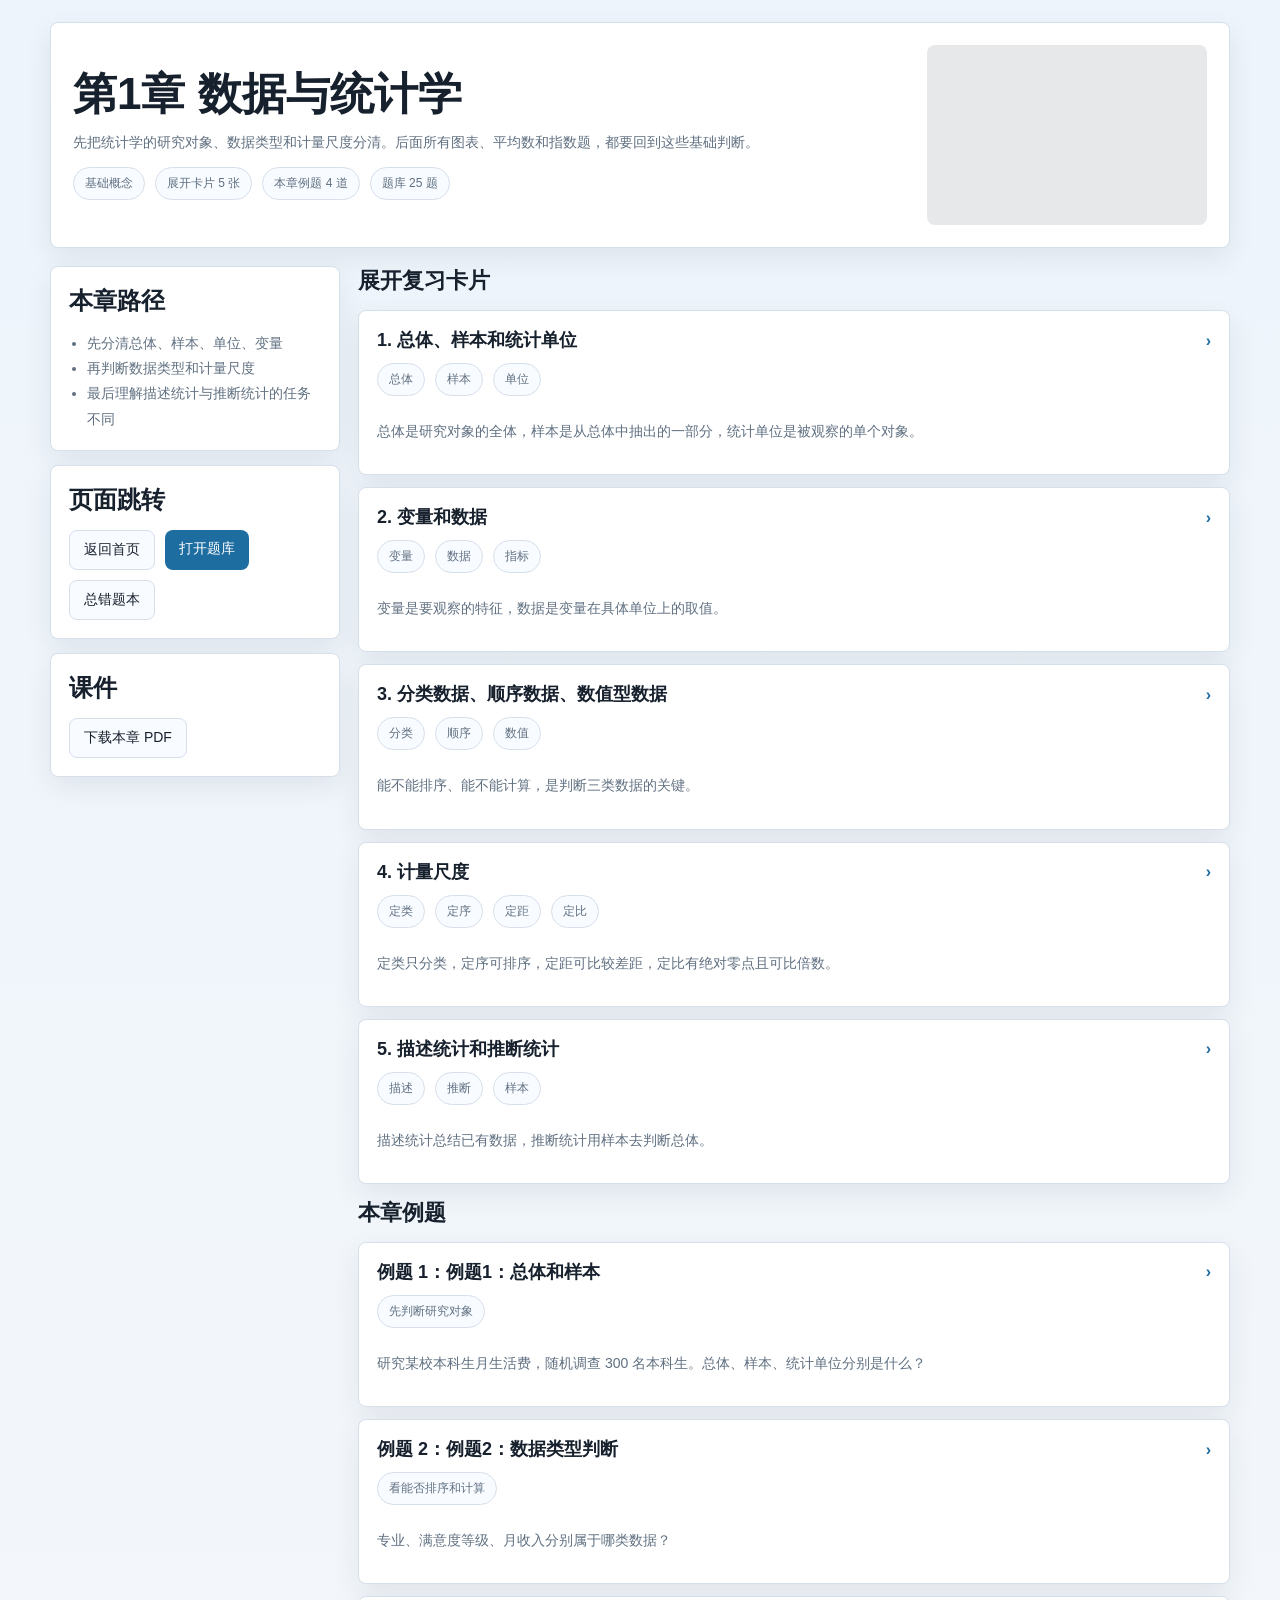
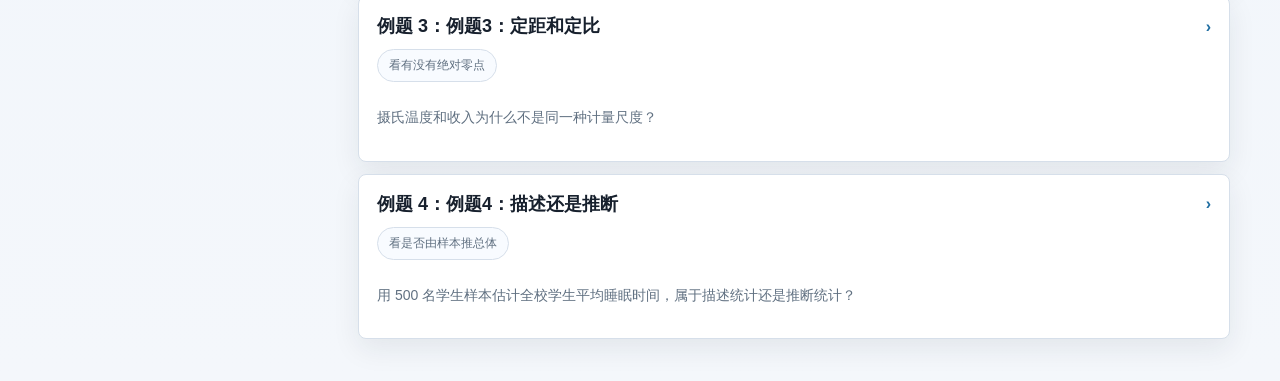
==== chapter.html @ e73c320f "Publish statistics review site" ====
<!DOCTYPE html>
<html lang="zh-CN">
<head>
  <meta charset="UTF-8" />
  <meta name="viewport" content="width=device-width, initial-scale=1.0" />
  <title>统计学章节复习</title>
  <link rel="stylesheet" href="./style.css" />
</head>
<body>
  <main class="page">
    <section id="hero" class="hero"></section>
    <div class="layout">
      <aside class="sidebar">
        <section class="panel">
          <h2>本章路径</h2>
          <ul id="routeList" class="list"></ul>
        </section>
        <section class="panel">
          <h2>页面跳转</h2>
          <div class="btn-row">
            <a class="btn secondary" href="./index.html">返回首页</a>
            <a id="quizLink" class="btn" href="#">打开题库</a>
            <a class="btn secondary" href="./wrongbook.html">总错题本</a>
          </div>
        </section>
        <section class="panel">
          <h2>课件</h2>
          <a id="pdfLink" class="btn secondary" href="#" download>下载本章 PDF</a>
        </section>
      </aside>
      <section class="main">
        <section class="section">
          <h2 class="section-title">展开复习卡片</h2>
          <div id="cardList" class="expand-list"></div>
        </section>
        <section class="section">
          <h2 class="section-title">本章例题</h2>
          <div id="exampleList" class="expand-list"></div>
        </section>
      </section>
    </div>
  </main>

  <script src="./stats_data.js"></script>
  <script>
    const data = window.statsReviewData;
    const params = new URLSearchParams(window.location.search);
    const chapterId = params.get("chapter") || "c1";
    const chapter = data.chapters.find(item => item.id === chapterId);

    function escapeHtml(text) {
      return String(text).replaceAll("&", "&amp;").replaceAll("<", "&lt;").replaceAll(">", "&gt;");
    }

    function renderCompare(rows) {
      if (!rows || !rows.length) return "";
      return `
        <table class="compare-table">
          <thead><tr><th>概念</th><th>判断标准</th><th>例子</th></tr></thead>
          <tbody>${rows.map(row => `<tr>${row.map(cell => `<td>${escapeHtml(cell)}</td>`).join("")}</tr>`).join("")}</tbody>
        </table>
      `;
    }

    function renderCard(card, index) {
      return `
        <details class="expand-card">
          <summary>
            <div class="summary-line">
              <strong>${index + 1}. ${escapeHtml(card.title)}</strong>
              <span class="chevron">›</span>
            </div>
            <div class="meta">${card.keywords.map(keyword => `<span class="pill">${escapeHtml(keyword)}</span>`).join("")}</div>
            <p class="muted">${escapeHtml(card.one)}</p>
          </summary>
          <div class="expand-body">
            ${card.body.map(line => `<p>${escapeHtml(line)}</p>`).join("")}
            ${renderCompare(card.compare)}
            <div class="note-box"><strong>常见误区：</strong>${escapeHtml(card.traps.join("；"))}</div>
            <p><strong>适用题型：</strong>${escapeHtml(card.applies)}</p>
          </div>
        </details>
      `;
    }

    function renderExample(example, index) {
      return `
        <details class="expand-card">
          <summary>
            <div class="summary-line">
              <strong>例题 ${index + 1}：${escapeHtml(example.title)}</strong>
              <span class="chevron">›</span>
            </div>
            <div class="meta"><span class="pill">${escapeHtml(example.point)}</span></div>
            <p class="muted">${escapeHtml(example.question)}</p>
          </summary>
          <div class="expand-body">
            <p><strong>题目：</strong>${escapeHtml(example.question)}</p>
            <p><strong>先判断考点：</strong>${escapeHtml(example.point)}</p>
            <ul class="list">${example.steps.map(step => `<li>${escapeHtml(step)}</li>`).join("")}</ul>
            <div class="block answer"><strong>正确答案：</strong>${escapeHtml(example.answer)}</div>
            <div class="note-box"><strong>为什么容易错：</strong>${escapeHtml(example.mistake)}</div>
          </div>
        </details>
      `;
    }

    if (!chapter) {
      document.querySelector(".page").innerHTML = `<section class="empty">没有找到这一章。<br /><a class="btn" href="./index.html">返回首页</a></section>`;
    } else {
      document.title = `${chapter.title} - 统计学复习`;
      document.getElementById("hero").innerHTML = `
        <div class="hero-copy">
          <h1>${escapeHtml(chapter.title)}</h1>
          <p>${escapeHtml(chapter.summary)}</p>
          <div class="meta">
            <span class="pill">${escapeHtml(chapter.tag)}</span>
            <span class="pill">展开卡片 ${chapter.cards.length} 张</span>
            <span class="pill">本章例题 ${chapter.examples.length} 道</span>
            <span class="pill">题库 ${data.questions[chapter.id].length} 题</span>
          </div>
        </div>
        <div class="hero-image"></div>
      `;
      document.getElementById("routeList").innerHTML = chapter.route.map(item => `<li>${escapeHtml(item)}</li>`).join("");
      document.getElementById("quizLink").href = `./quiz.html?chapter=${chapter.id}`;
      document.getElementById("pdfLink").href = `./${chapter.pdf}`;
      document.getElementById("cardList").innerHTML = chapter.cards.map(renderCard).join("");
      document.getElementById("exampleList").innerHTML = chapter.examples.map(renderExample).join("");
    }
  </script>
</body>
</html>
---- style.css ----
:root {
  --bg: #f4f7fb;
  --panel: #ffffff;
  --text: #17202d;
  --muted: #607081;
  --line: #d6dfea;
  --blue: #1e6da1;
  --green: #25855d;
  --gold: #c98e19;
  --red: #b4455e;
  --shadow: 0 10px 28px rgba(23, 32, 45, 0.08);
  --radius: 8px;
}
* { box-sizing: border-box; }
body {
  margin: 0;
  background: linear-gradient(180deg, #edf4fb 0%, var(--bg) 100%);
  color: var(--text);
  font-family: "Microsoft YaHei", "PingFang SC", sans-serif;
}
.page {
  width: min(1180px, calc(100% - 32px));
  margin: 0 auto;
  padding: 22px 0 42px;
  display: grid;
  gap: 18px;
}
.hero, .panel, .card, .expand-card, .question-card, .item {
  background: var(--panel);
  border: 1px solid var(--line);
  border-radius: var(--radius);
  box-shadow: var(--shadow);
}
.hero {
  display: grid;
  grid-template-columns: minmax(0, 1fr) 280px;
  gap: 18px;
  align-items: stretch;
  padding: 22px;
}
.hero-copy {
  display: grid;
  gap: 12px;
  align-content: center;
}
.hero h1, .hero p, .panel h2, .panel p, .card h3, .card p {
  margin: 0;
}
.hero h1 {
  font-size: clamp(30px, 5vw, 44px);
  line-height: 1.08;
}
.hero p, .panel p, .card p, .muted {
  color: var(--muted);
  line-height: 1.8;
  font-size: 14px;
}
.hero-image {
  min-height: 180px;
  border-radius: var(--radius);
  background: linear-gradient(rgba(23, 32, 45, 0.1), rgba(23, 32, 45, 0.1)), url("https://images.unsplash.com/photo-1551288049-bebda4e38f71?auto=format&fit=crop&w=900&q=80");
  background-size: cover;
  background-position: center;
}
.meta, .btn-row, .item-actions {
  display: flex;
  flex-wrap: wrap;
  gap: 10px;
}
.pill, .tag {
  width: fit-content;
  padding: 7px 11px;
  border-radius: 999px;
  border: 1px solid var(--line);
  background: #f8fbff;
  color: var(--muted);
  font-size: 12px;
}
.tag {
  border: 0;
  background: var(--blue);
  color: #fff;
}
.tag.green { background: var(--green); }
.tag.gold { background: var(--gold); }
.layout {
  display: grid;
  grid-template-columns: 290px minmax(0, 1fr);
  gap: 18px;
  align-items: start;
}
.sidebar, .main, .section, .panel, .toolbar {
  display: grid;
  gap: 14px;
}
.panel, .card, .question-card, .item {
  padding: 18px;
}
.cards {
  display: grid;
  grid-template-columns: repeat(auto-fit, minmax(260px, 1fr));
  gap: 14px;
}
.card {
  display: grid;
  gap: 12px;
  align-content: start;
}
.card h3 {
  font-size: 18px;
  line-height: 1.5;
}
.btn {
  display: inline-block;
  width: fit-content;
  border: 0;
  border-radius: var(--radius);
  padding: 10px 14px;
  background: var(--blue);
  color: #fff;
  text-decoration: none;
  font-size: 14px;
  cursor: pointer;
}
.btn.secondary {
  border: 1px solid var(--line);
  background: #f8fbff;
  color: var(--text);
}
input, select {
  width: 100%;
  border: 1px solid var(--line);
  border-radius: var(--radius);
  padding: 11px 12px;
  font-size: 14px;
  outline: none;
  background: #fff;
}
.section-title {
  margin: 0;
  font-size: 22px;
}
.expand-list {
  display: grid;
  gap: 12px;
}
.expand-card {
  overflow: hidden;
}
.expand-card summary {
  cursor: pointer;
  list-style: none;
  padding: 16px 18px;
  display: grid;
  gap: 9px;
}
.expand-card summary::-webkit-details-marker {
  display: none;
}
.summary-line {
  display: flex;
  gap: 10px;
  justify-content: space-between;
  align-items: center;
}
.summary-line strong {
  font-size: 18px;
  line-height: 1.5;
}
.chevron {
  color: var(--blue);
  font-weight: 700;
}
.expand-card[open] .chevron {
  transform: rotate(90deg);
}
.expand-body {
  border-top: 1px solid var(--line);
  padding: 16px 18px 18px;
  display: grid;
  gap: 14px;
}
.expand-body p {
  margin: 0;
  color: var(--muted);
  line-height: 1.8;
  font-size: 14px;
}
.compare-table {
  width: 100%;
  border-collapse: collapse;
  font-size: 14px;
}
.compare-table th, .compare-table td {
  border: 1px solid var(--line);
  padding: 10px;
  text-align: left;
  vertical-align: top;
  line-height: 1.7;
}
.compare-table th {
  background: #f8fbff;
}
.note-box {
  border-left: 4px solid var(--gold);
  background: #fff9ef;
  border-radius: 0 var(--radius) var(--radius) 0;
  padding: 11px 12px;
  color: var(--text);
  line-height: 1.8;
  font-size: 14px;
}
.list {
  margin: 0;
  padding-left: 18px;
  color: var(--muted);
  line-height: 1.8;
  font-size: 14px;
}
.question-list {
  display: grid;
  gap: 14px;
}
.question-card {
  display: grid;
  gap: 14px;
}
.question-head {
  display: flex;
  gap: 10px;
  flex-wrap: wrap;
  align-items: center;
}
.question-title {
  margin: 0;
  font-size: 18px;
  line-height: 1.6;
}
.choices, .answer-box {
  display: grid;
  gap: 10px;
}
.choice-btn {
  border: 1px solid var(--line);
  border-radius: var(--radius);
  padding: 12px 14px;
  background: #fbfdff;
  color: var(--text);
  text-align: left;
  cursor: pointer;
  font-size: 14px;
}
.choice-btn.selected {
  border-color: var(--blue);
  background: #edf6ff;
}
.choice-btn.correct {
  border-color: var(--green);
  background: #eefbf5;
}
.choice-btn.wrong {
  border-color: var(--red);
  background: #fff2f5;
}
.feedback {
  display: none;
  border-radius: var(--radius);
  padding: 12px 14px;
  font-size: 14px;
  line-height: 1.8;
}
.feedback.show {
  display: block;
}
.feedback.ok {
  background: #eefbf5;
  border: 1px solid #c9ebd9;
}
.feedback.bad {
  background: #fff2f5;
  border: 1px solid #edc6d1;
}
.stat-grid {
  display: grid;
  grid-template-columns: repeat(2, 1fr);
  gap: 10px;
}
.stat-box {
  border: 1px solid var(--line);
  border-radius: var(--radius);
  padding: 12px;
  background: #fbfdff;
}
.stat-box strong, .count {
  display: block;
  font-size: 24px;
  margin-bottom: 6px;
}
.stat-box span {
  color: var(--muted);
  font-size: 13px;
}
.empty {
  padding: 30px 16px;
  text-align: center;
  color: var(--muted);
  border: 1px dashed var(--line);
  border-radius: var(--radius);
  background: #fbfdff;
  line-height: 1.8;
  font-size: 14px;
}
.download-grid {
  display: grid;
  grid-template-columns: repeat(auto-fit, minmax(220px, 1fr));
  gap: 12px;
}
.download-link {
  border: 1px solid var(--line);
  border-radius: var(--radius);
  padding: 12px;
  color: var(--blue);
  text-decoration: none;
  background: #fbfdff;
  line-height: 1.7;
  font-size: 14px;
}
.block {
  border-radius: var(--radius);
  padding: 12px 14px;
  font-size: 14px;
  line-height: 1.8;
}
.block.user {
  background: #fff2f5;
  border: 1px solid #edc6d1;
}
.block.answer {
  background: #eefbf5;
  border: 1px solid #c9ebd9;
}
.block.thinking {
  background: #f3f9ff;
  border: 1px solid #d9e9f6;
}
@media (max-width: 920px) {
  .hero, .layout {
    grid-template-columns: 1fr;
  }
  .hero-image {
    min-height: 150px;
  }
}
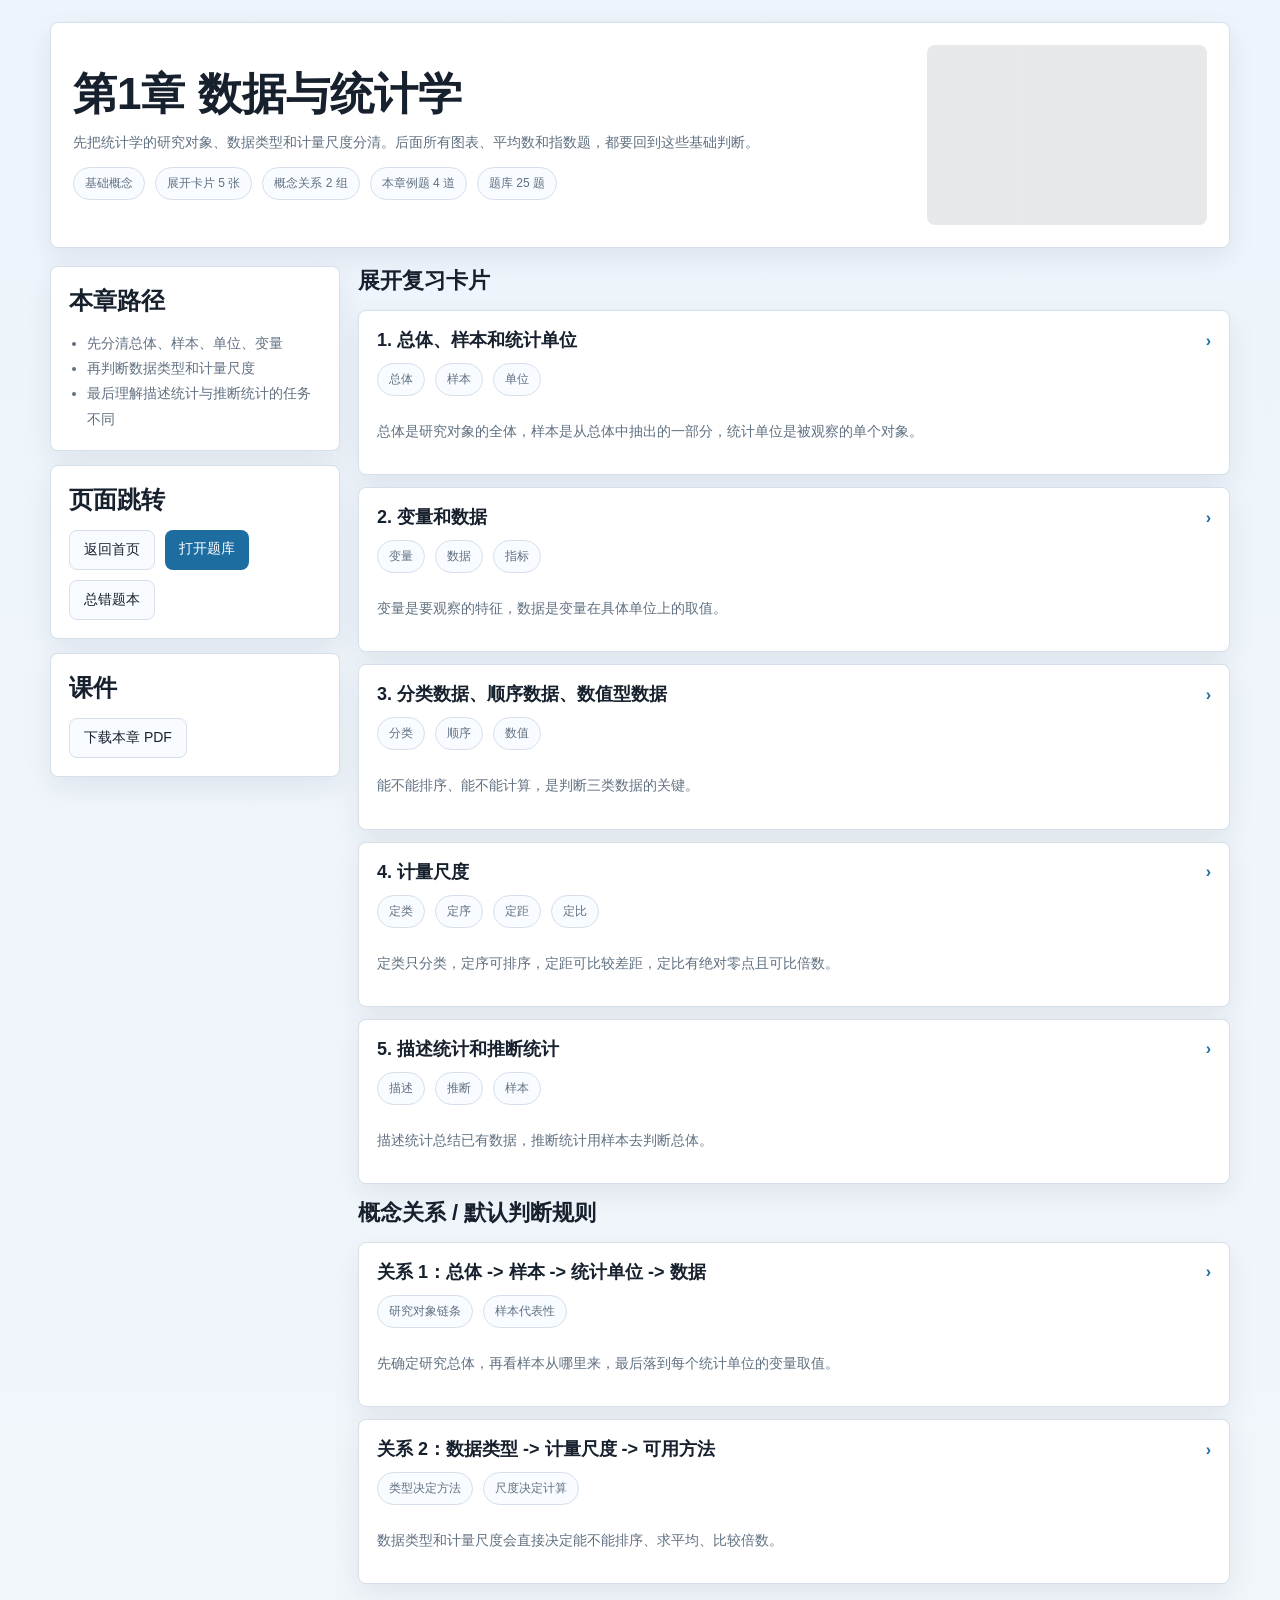
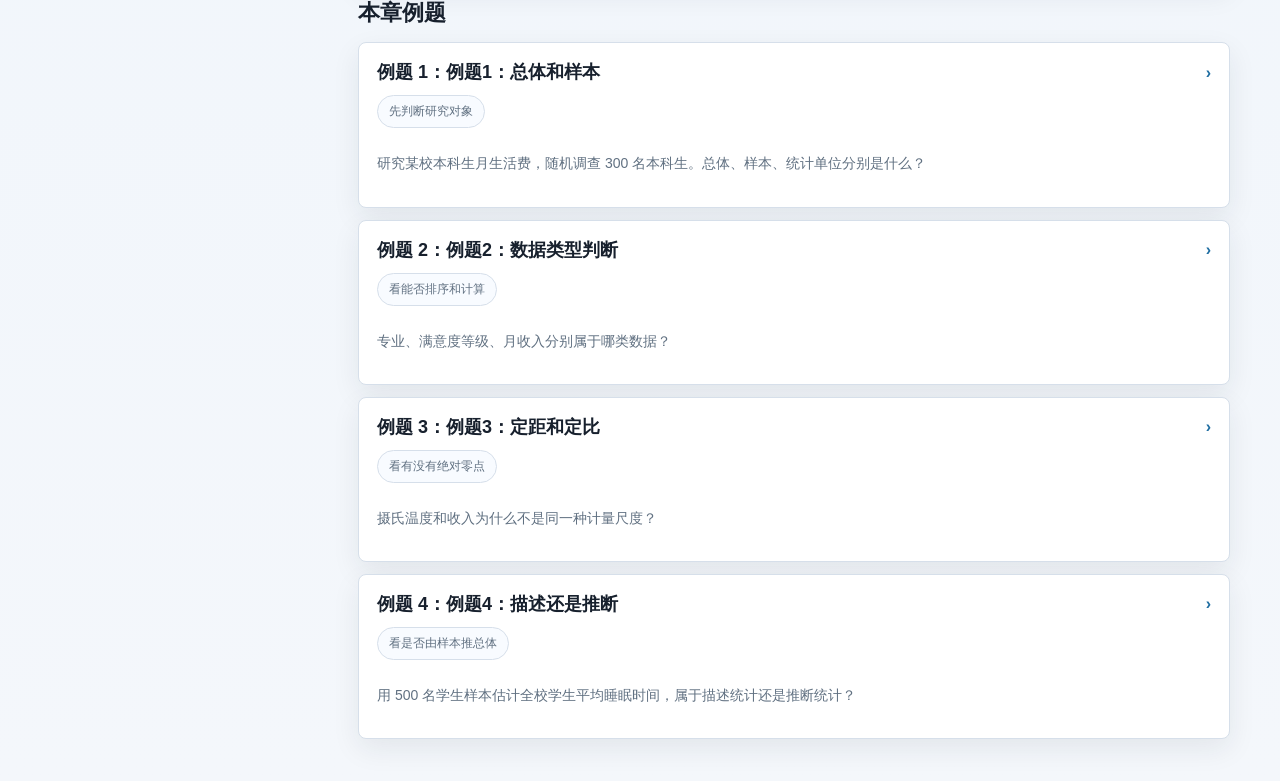
==== commit 935d560f: "Add statistics concept relationship rules" ====
--- a/chapter.html
+++ b/chapter.html
@@ -32,6 +32,10 @@
         <section class="section">
           <h2 class="section-title">展开复习卡片</h2>
           <div id="cardList" class="expand-list"></div>
+        </section>
+        <section class="section">
+          <h2 class="section-title">概念关系 / 默认判断规则</h2>
+          <div id="relationList" class="expand-list"></div>
         </section>
         <section class="section">
           <h2 class="section-title">本章例题</h2>
@@ -83,6 +87,25 @@
       `;
     }
 
+    function renderRelation(relation, index) {
+      return `
+        <details class="expand-card">
+          <summary>
+            <div class="summary-line">
+              <strong>关系 ${index + 1}：${escapeHtml(relation.title)}</strong>
+              <span class="chevron">›</span>
+            </div>
+            <div class="meta">${relation.keywords.map(keyword => `<span class="pill">${escapeHtml(keyword)}</span>`).join("")}</div>
+            <p class="muted">${escapeHtml(relation.one)}</p>
+          </summary>
+          <div class="expand-body">
+            <ul class="list">${relation.rules.map(rule => `<li>${escapeHtml(rule)}</li>`).join("")}</ul>
+            <div class="note-box"><strong>容易错在：</strong>${escapeHtml(relation.traps.join("；"))}</div>
+          </div>
+        </details>
+      `;
+    }
+
     function renderExample(example, index) {
       return `
         <details class="expand-card">
@@ -116,6 +139,7 @@
           <div class="meta">
             <span class="pill">${escapeHtml(chapter.tag)}</span>
             <span class="pill">展开卡片 ${chapter.cards.length} 张</span>
+            <span class="pill">概念关系 ${chapter.relations.length} 组</span>
             <span class="pill">本章例题 ${chapter.examples.length} 道</span>
             <span class="pill">题库 ${data.questions[chapter.id].length} 题</span>
           </div>
@@ -126,6 +150,7 @@
       document.getElementById("quizLink").href = `./quiz.html?chapter=${chapter.id}`;
       document.getElementById("pdfLink").href = `./${chapter.pdf}`;
       document.getElementById("cardList").innerHTML = chapter.cards.map(renderCard).join("");
+      document.getElementById("relationList").innerHTML = chapter.relations.map(renderRelation).join("");
       document.getElementById("exampleList").innerHTML = chapter.examples.map(renderExample).join("");
     }
   </script>
